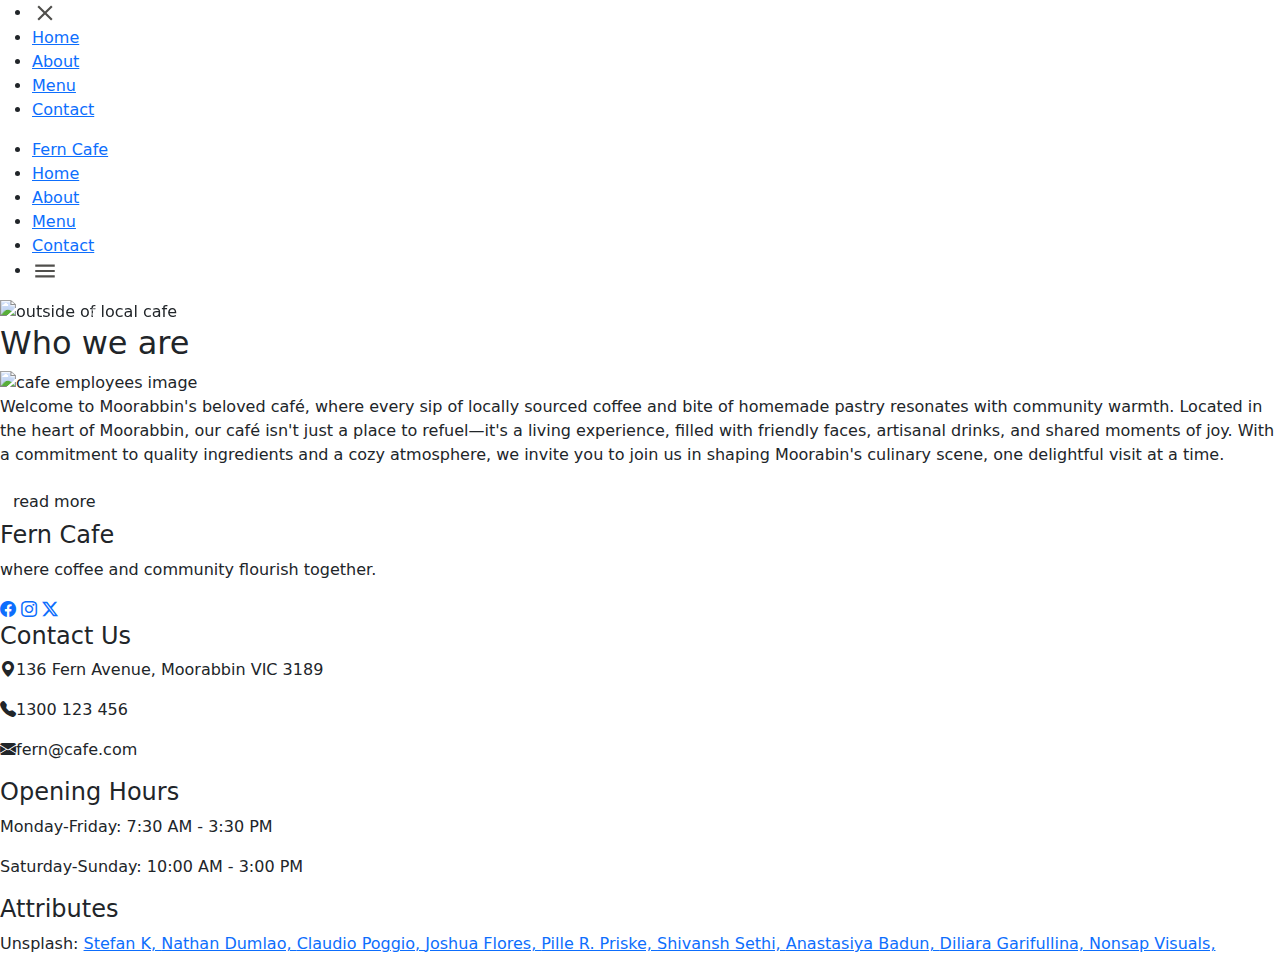
==== index.html @ 209a497f "GSC meta validation" ====
<!DOCTYPE html>
<html lang="en">
<head>
    <meta charset="UTF-8">
    <meta name="viewport" content="width=device-width, initial-scale=1.0">
    
    <!-- GSC Validation -->
    <meta name="google-site-verification" content="1o9pJ2Hj2Ap8SCIld6OM4lj7fsYGcrYVi7YYX8ogO-c" />
    
    <!-- link to font -->
    <link rel="preconnect" href="https://fonts.googleapis.com">
    <link rel="preconnect" href="https://fonts.gstatic.com" crossorigin>
    <link href="https://fonts.googleapis.com/css2?family=Inter:wght@100..900&family=Montserrat:ital,wght@0,100..900;1,100..900&family=Open+Sans:ital,wght@0,300..800;1,300..800&display=swap" rel="stylesheet">

    <!-- link to BOOTSTRAP -->
    <link href="https://cdn.jsdelivr.net/npm/bootstrap@5.3.3/dist/css/bootstrap.min.css" rel="stylesheet" integrity="sha384-QWTKZyjpPEjISv5WaRU9OFeRpok6YctnYmDr5pNlyT2bRjXh0JMhjY6hW+ALEwIH" crossorigin="anonymous">

    <!-- link to BOOTSTRAP ICONS -->
    <link rel="stylesheet" href="https://cdn.jsdelivr.net/npm/bootstrap-icons@1.11.3/font/bootstrap-icons.min.css">

    <!-- link to CSS -->
    <link rel="stylesheet" href="./stylesheet/style.css">

    <title>Home | Fern Cafe</title>
    
</head>
<body>
  <header>
  <!-- Navigation Bar - START-->
  <nav class="content-wrapper">
    <!-- Navigation Bar - Mobile -->
    <ul class="sidebar">
      <li onclick=hideSidebar()><a href="#"><svg xmlns="http://www.w3.org/2000/svg" height="26px" viewBox="0 -960 960 960" width="26px" fill="#504f4c"><path d="m256-200-56-56 224-224-224-224 56-56 224 224 224-224 56 56-224 224 224 224-56 56-224-224-224 224Z"/></svg></a></li>
      <li><a href="./index.html">Home</a></li>
      <li><a href="#">About</a></li>
      <li><a href="./menu.html">Menu</a></li>
      <li><a href="./contact.html">Contact</a></li>
    </ul>
      <!-- Navigation Bar - Desktop -->
    <ul>
      <li><a class="logo" href="./index.html">Fern Cafe</a></li>
      <li class="mobile"><a href="./index.html">Home</a></li>
      <li class="mobile"><a href="#">About</a></li>
      <li class="mobile"><a href="./menu.html">Menu</a></li>
      <li class="mobile"><a href="./contact.html">Contact</a></li>
      <li class="menu-button" onclick="showSidebar()"><a href="#"><svg xmlns="http://www.w3.org/2000/svg" height="26px" viewBox="0 -960 960 960" width="26px" fill="#504f4c"><path d="M120-240v-80h720v80H120Zm0-200v-80h720v80H120Zm0-200v-80h720v80H120Z"/></svg></a></li>
    </ul>
  </nav>
  <!-- Navigation Bar - END -->
  <!-- Bootstrap Carousel - START -->
  <div>
  <div id="hero-carousel" class="carousel slide">
    <div class="carousel-indicators">
      <button type="button" data-bs-target="#hero-carousel" data-bs-slide-to="0" class="active" aria-current="true" aria-label="Slide 1"></button>
      <button type="button" data-bs-target="#hero-carousel" data-bs-slide-to="1" aria-label="Slide 2"></button>
      <button type="button" data-bs-target="#hero-carousel" data-bs-slide-to="2" aria-label="Slide 3"></button>
    </div>
    <!-- 1. -->
    <div class="carousel-inner">
      <div class="carousel-item active c-item">
        <img src="./images/fern-cafe.webp" class="d-block w-100 c-img" alt="outside of local cafe">
        <div class="carousel-caption">
          <h3>Discover Your Local Cafe</h3>
          <p>where coffee and community flourish together.</p>
        </div>
      </div>
      <!-- 2. -->
      <div class="carousel-item c-item">
        <img src="./images/inside-cafe.webp" class="d-block w-100 c-img" alt="inside of local cafe">
        <div class="carousel-caption">
          <h3>Experience the Art of Coffee</h3>
          <p>Our Baristas Are Dedicated to Perfecting Your Coffee Experience.</p>
        </div>
      </div>
      <!-- 3. -->
      <div class="carousel-item c-item">
        <img src="./images/baked-goods.webp" class="d-block w-100 c-img" alt="desserts and cafe menu items">
        <div class="carousel-caption">
          <h3>Dive into a World of Taste</h3>
          <p>Our Café Menu Invites You to Explore a Palette of Flavors.</p>
          <button class="hero-btn" href="./menu.html">menu</button>
        </div>
      </div>
    </div>
    <button class="carousel-control-prev" type="button" data-bs-target="#hero-carousel" data-bs-slide="prev">
      <span class="carousel-control-prev-icon" aria-hidden="true"></span>
      <span class="visually-hidden">Previous</span>
    </button>
    <button class="carousel-control-next" type="button" data-bs-target="#hero-carousel" data-bs-slide="next">
      <span class="carousel-control-next-icon" aria-hidden="true"></span>
      <span class="visually-hidden">Next</span>
    </button>
  </div>
</div>
</header>
<!-- Bootstrap Carousel - END-->
<!-- About - START-->
<div class="content-wrapper content-padding">

  <h2 class="title accent-color">Who we are</h2>
  <div class="about-content">
    <div class="about-image">
      <img src="./images/coffee.webp" alt="cafe employees image">
    </div>
    <div class="content">
        <p>Welcome to <span>Moorabbin's</span> beloved café, where every sip of <span>locally sourced coffee</span> and bite of homemade pastry resonates with community warmth. Located in the heart of Moorabbin, our café isn't just a place to refuel—it's a <span>living experience</span>, filled with friendly faces, artisanal drinks, and shared moments of joy. With a commitment to quality ingredients and a <span>cozy</span> atmosphere, we invite you to join us in shaping Moorabin's culinary scene, one delightful visit at a time.</p>
        <a aria-label="read more" class="btn" href="#">read more</a>
      </div>
  </div>
</div>
<!-- About - END-->
<!-- Footer - START-->
<!-- Logo -->
<section class="footer">
  <div class="content-wrapper">
    <div class="footer-row">
      <div class="footer-box">
        <h4 class="accent-color">Fern Cafe</h4>
        <p>where coffee and community flourish together.</p>
        <div class="social-links">
          <a href="https://www.facebook.com/" aria-label="facebook"><i class="bi bi-facebook"></i></a>
          <a href="https://www.instagram.com/" aria-label="instagram"><i class="bi bi-instagram"></i></a>
          <a href="https://x.com/" aria-label="twitter"><i class="bi bi-twitter-x"></i></a>
        </div>
      </div>        
      <!-- Location Details -->
      <div class="footer-box">
        <h4>Contact Us</h4>
          <div class="social-links">
            <p><i class="bi bi-geo-alt-fill"></i>136 Fern Avenue, Moorabbin VIC 3189</p>
            <p><i class="bi bi-telephone-fill"></i>1300 123 456</p>
            <p><i class="bi bi-envelope-fill"></i>fern@cafe.com</p>
        </div>
      </div>
      <!-- Opening Hours -->
      <div class="footer-box">
        <h4>Opening Hours</h4>
          <div class="social-links">
            <p>Monday-Friday: 7:30 AM - 3:30 PM</p>
            <p>Saturday-Sunday: 10:00 AM - 3:00 PM</p>
        </div>
      </div>
      <!-- Attributes -->
      <div class="footer-box">
        <h4>Attributes</h4>
          <div class="social-links">
              <p>
                Unsplash:
                <a href="https://unsplash.com/photos/cupcakes-on-green-wooden-shelf-PzJslB7ds_Y">Stefan K, </a>
                <a href="https://unsplash.com/photos/three-person-holding-beverage-cups-6VhPY27jdps">Nathan Dumlao, </a>
                <a href="https://unsplash.com/photos/black-and-brown-wooden-chair-near-green-potted-plant-during-daytime-xCK8kr0R0JE">Claudio Poggio, </a>
                <a href="https://unsplash.com/photos/brown-cupcakes-on-white-ceramic-plate-5RQffqRkmWQ">Joshua Flores, </a>
                <a href="https://unsplash.com/photos/clubhouse-sandwich-U0PiIS4Uvkc">Pille R. Priske, </a>
                <a href="https://unsplash.com/photos/chocolate-cake-with-white-icing-on-white-ceramic-plate-dKT6Q7q2UKs">Shivansh Sethi, </a>
                <a href="https://unsplash.com/photos/a-display-case-filled-with-lots-of-different-types-of-pastries--fR9weoYba0">Anastasiya Badun, </a>
                <a href="https://unsplash.com/photos/brown-sliced-cake-on-round-white-ceramic-saucer-D7X-GMeTV7U">Diliara Garifullina, </a>
                <a href="https://unsplash.com/photos/sliced-meat-with-egg-on-white-ceramic-plate-xekuGUdO17E">Nonsap Visuals, </a>
              </p>
          </div>
        </div>
    </div>
</div>
</section>
<!-- Footer - END-->
<!-- NAV BAR JAVASCRIPT - START-->
<script>
  function showSidebar(){
    const sidebar = document.querySelector('.sidebar')
    sidebar.style.display = 'flex'
  }
  function hideSidebar(){
    const sidebar = document.querySelector('.sidebar')
    sidebar.style.display = 'none'
  }
</script>
<!-- NAV BAR JAVASCRIPT - END-->
<!-- BOOTSTRAP JAVASCRIPT LINK - START-->
<script src="https://cdn.jsdelivr.net/npm/bootstrap@5.3.3/dist/js/bootstrap.bundle.min.js" integrity="sha384-YvpcrYf0tY3lHB60NNkmXc5s9fDVZLESaAA55NDzOxhy9GkcIdslK1eN7N6jIeHz" crossorigin="anonymous"></script>
<!-- BOOTSTRAP JAVASCRIPT LINK - END-->
</body>
</html>
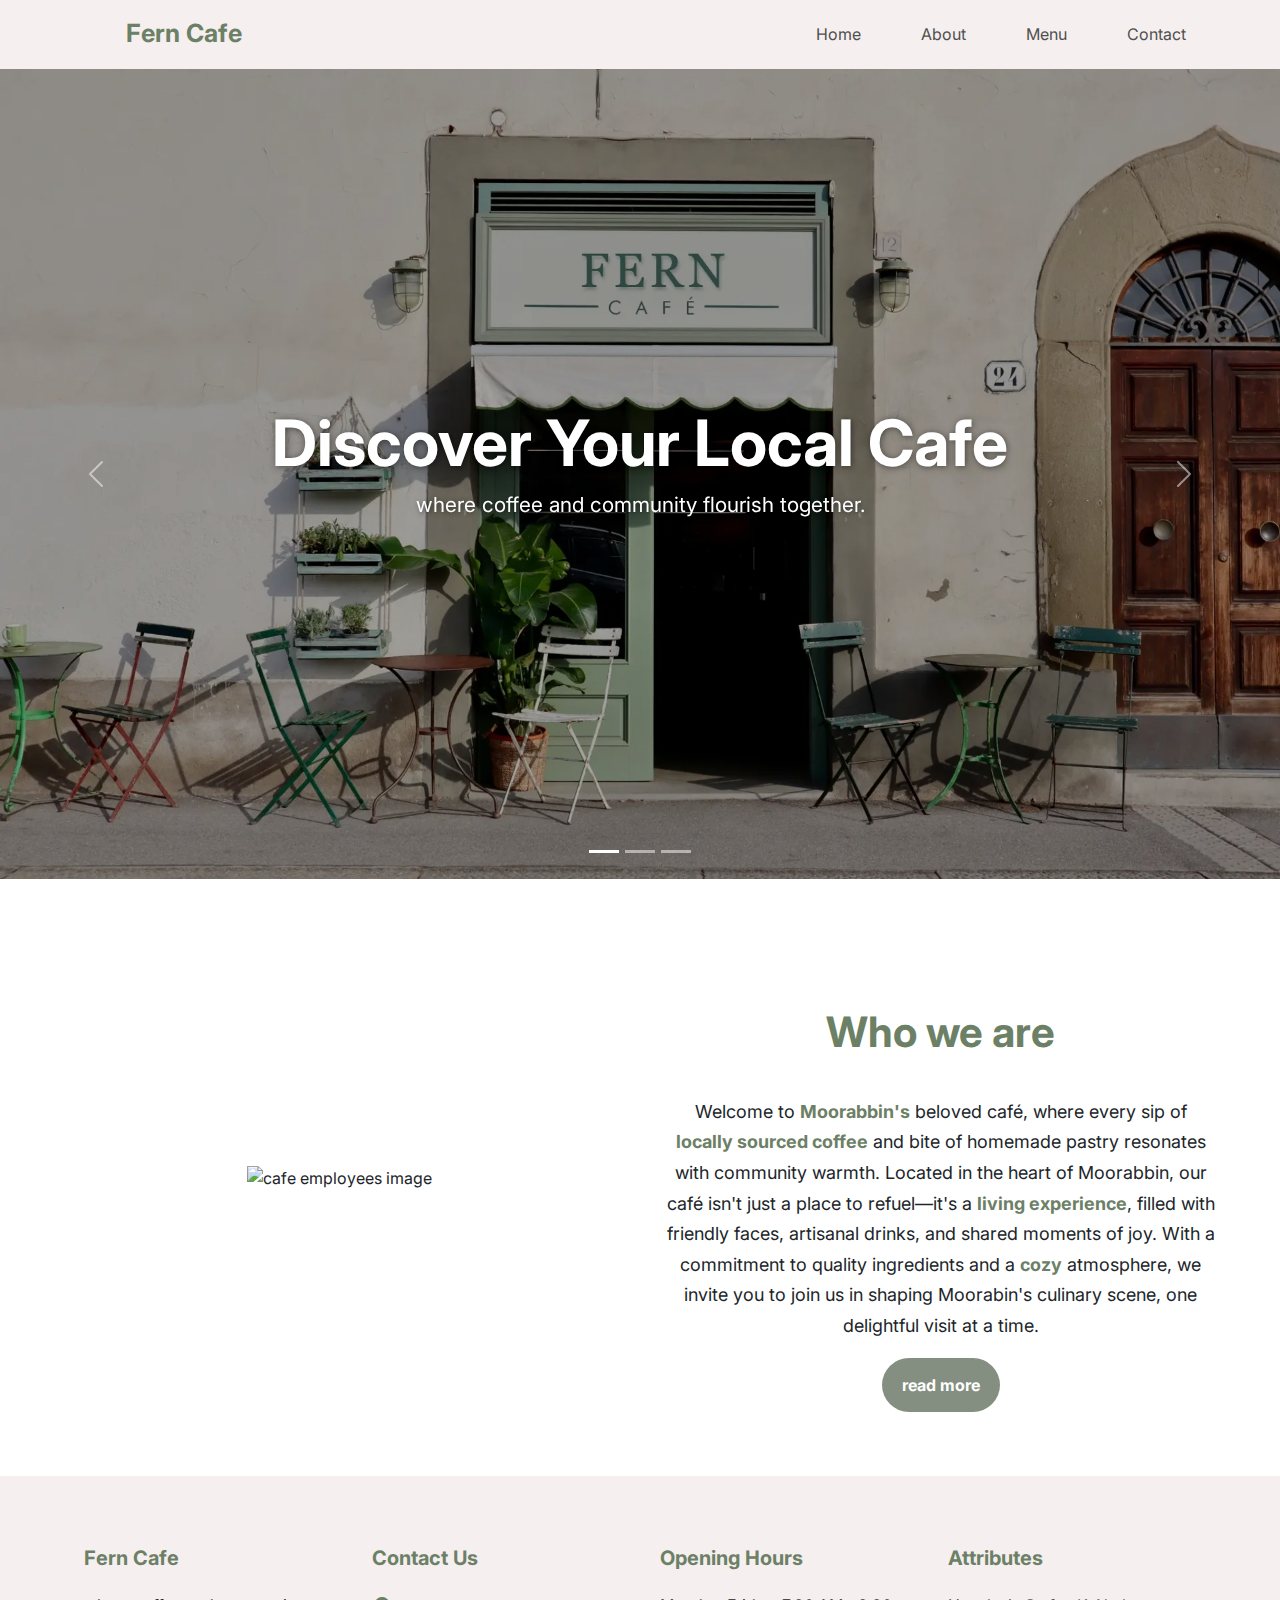
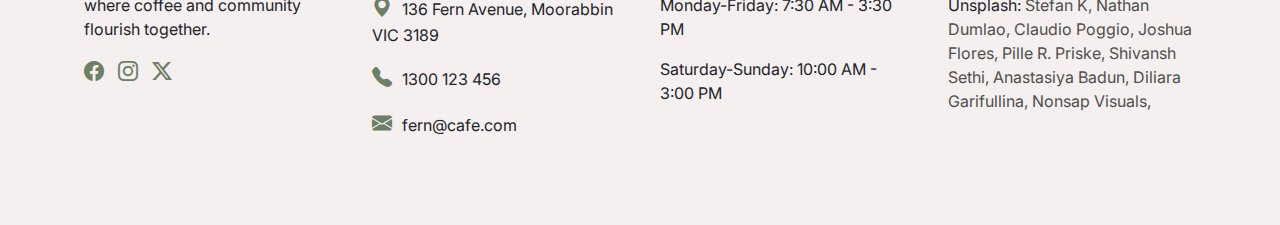
==== commit b7ac26bc: "V2 GSC meta validation" ====
--- a/index.html
+++ b/index.html
@@ -6,7 +6,7 @@
     
     <!-- GSC Validation -->
     <meta name="google-site-verification" content="1o9pJ2Hj2Ap8SCIld6OM4lj7fsYGcrYVi7YYX8ogO-c" />
-    
+
     <!-- link to font -->
     <link rel="preconnect" href="https://fonts.googleapis.com">
     <link rel="preconnect" href="https://fonts.gstatic.com" crossorigin>
@@ -78,7 +78,7 @@
         <div class="carousel-caption">
           <h3>Dive into a World of Taste</h3>
           <p>Our Café Menu Invites You to Explore a Palette of Flavors.</p>
-          <button class="hero-btn" href="./menu.html">menu</button>
+          <a class="hero-btn" href="./menu.html">menu</a>
         </div>
       </div>
     </div>
@@ -96,13 +96,12 @@
 <!-- Bootstrap Carousel - END-->
 <!-- About - START-->
 <div class="content-wrapper content-padding">
-
-  <h2 class="title accent-color">Who we are</h2>
   <div class="about-content">
     <div class="about-image">
       <img src="./images/coffee.webp" alt="cafe employees image">
     </div>
     <div class="content">
+      <h2 class="title accent-color">Who we are</h2>
         <p>Welcome to <span>Moorabbin's</span> beloved café, where every sip of <span>locally sourced coffee</span> and bite of homemade pastry resonates with community warmth. Located in the heart of Moorabbin, our café isn't just a place to refuel—it's a <span>living experience</span>, filled with friendly faces, artisanal drinks, and shared moments of joy. With a commitment to quality ingredients and a <span>cozy</span> atmosphere, we invite you to join us in shaping Moorabin's culinary scene, one delightful visit at a time.</p>
         <a aria-label="read more" class="btn" href="#">read more</a>
       </div>
--- a/stylesheet/style.css
+++ b/stylesheet/style.css
@@ -0,0 +1,396 @@
+* {
+    margin: 0;
+    padding: 0;
+    box-sizing: border-box;
+    font-family: "Inter", Arial, Helvetica, sans-serif;
+}
+body {
+    min-height: 100vh;
+}
+/* styling - START */
+/* width */
+.content-wrapper {
+    width:90%;
+    margin:0 auto;
+}
+.accent-color {
+    color: #6c8066;
+}
+span {
+    color: #6c8066;
+    font-weight: bold;
+}
+hr {
+    color: #6c8066;
+}
+header {
+    background-color: #F5EFF0;
+}
+/* button - START */
+.btn {
+    color: white;
+    background-color: #848F81;
+    border: 2.5px solid #848F81;
+    border: none;
+    font-weight: bold;
+    padding: 15px 20px;
+    border-radius: 40px;
+} .btn:hover {
+    background-color: #6c8066;
+    color: white;
+    cursor: pointer;
+    border: none;
+    transition: .4s;
+    transform: scale(1.01); 
+}
+/* button - END */
+/* styling - END */
+/* Navbar - START */
+nav {
+    display: flex;
+    align-items: center;
+    justify-content: space-between;
+    padding-top: 15px;
+    background-color: #F5EFF0;
+}
+.logo {
+    color: #6c8066;
+    font-size: 25px;
+    text-decoration: none;
+    font-weight: bold;
+    &:hover {
+    cursor: pointer;
+    transition: .4s;
+    }
+}
+nav ul{
+    width: 100%;
+    list-style: none;
+    display: flex;
+    justify-content: flex-end;
+    align-items: center;
+}
+
+/* moves Logo to the left */
+nav li:first-child {
+    margin-right: auto
+}
+nav a {
+    height: 100%;
+    padding: 0 30px;
+    text-decoration: none;
+    display: flex;
+    align-items: center;
+    color: #504f4c;
+&:hover {
+    cursor: pointer;
+    color: #848F81;
+    transition: .4s;
+    transform: scale(1.03);
+}
+}
+.sidebar {
+    position: fixed;
+    top: 0;
+    right: 0;
+    height: 100vh;
+    width: 250px;
+    z-index: 999;
+    background-color: rgba(255, 255, 255, 0.7);
+    backdrop-filter: blur(10px);
+    box-shadow: -10px 0 10px rgba(0, 0, 0, 0.1);
+    display: none;
+    flex-direction: column;
+    align-items: flex-start;
+    justify-content: flex-start;
+}
+/* side bar */
+.sidebar li {
+    width: 100%;
+    padding-top: 15px;
+}
+.sidebar a {
+    width: 100%;
+}
+.menu-button {
+    display: none;
+}
+/* Toggle Nav Bar */
+@media(max-width: 772px) {
+    .mobile {
+        display: none;
+    }
+    .menu-button {
+        display: block;
+    }
+}
+@media(max-width: 400px) {
+    .sidebar {
+        width: 100%;
+    }
+}
+/*  Navbar - END */
+
+/* BOOTSTRAP CAROUSEL - start */
+.c-item{
+    height: 90vh;
+}
+.c-img{
+    height: 100%;
+    object-fit: cover;
+    filter: brightness(0.65);
+}
+.carousel-caption {
+    padding-bottom: 34vh;
+    text-shadow: 1px 1px 5px rgba(0, 0, 0, 0.5);
+ }
+ .carousel-caption h3 {
+    font-weight: bold;
+    font-size: 4rem;
+    text-shadow: 1px 1px 7px rgba(0, 0, 0, 0.5);
+}
+ .carousel-caption p {
+    font-size: 1.3rem;
+    text-transform: lowercase;
+    padding-bottom: 1rem;
+}
+/* BOOTSTRAP HERO BUTTON */
+.hero-btn {
+    padding: 15px 32px; 
+    font-size: 16px;
+    font-weight: bold;
+    background-color: transparent;
+    border: 2.5px solid white;
+    border-radius: 50px;
+}
+.hero-btn:hover {
+    cursor: pointer;
+    border: 2.5px solid white;
+    transition: .4s;
+    background-color:#ffffff38;
+    
+}
+.hero-btn  {
+    text-decoration: none;
+    color: rgb(255, 255, 255);
+}
+/* BOOTSTRAP CAROUSEL - END */
+/* About - START */
+.content-padding {
+    padding-bottom: 4rem;
+}
+.title {
+    text-align: center;
+    font-size: 42px;
+    font-weight: bold;
+    padding-top: 4rem;
+    padding-bottom: 2rem;
+}
+.about-content {
+    display: flex;
+    flex-wrap: wrap;
+    align-items: center;
+    padding-top: 4rem;
+    text-align: center;
+}
+.about-image {
+    flex: 1;
+    margin-right: 30px;
+    overflow: hidden;
+    border-radius: 40px;
+}
+.about-image img {
+    width: 100%;
+}
+.content {
+    flex: 1;
+    padding-left: 20px;
+}
+.content p {
+    font-size: 18px;
+    line-height: 1.7;
+}
+/* About - END */
+/* Footer - START */
+.footer {
+    background-color: #F5EFF0;
+    padding: 70px 0;
+}
+.footer-row {
+    display: flex;
+    justify-content: space-between;
+}
+.footer-box {
+    width: 33%;
+    padding: 0 20px;
+}
+.footer-box h4{
+    font-size: 20px;
+    color: #6c8066;
+    text-transform: capitalize;
+    font-weight: bold;
+    padding-bottom: 15px;
+}
+.footer-box a {
+        height: 100%;
+        padding: 0px;
+        text-decoration: none;
+        color: #504f4c;
+    
+    &:hover {
+        cursor: pointer;
+        color: #848F81;
+        transition: .2s; 
+        transform: scale(1.03);
+        }
+}
+.social-links i {
+    font-size: 20px;
+    color: #6c8066;
+    padding-right: 10px;
+    &:hover {
+        cursor: pointer;
+        color: #848F81;
+        transition: .2s; 
+        transform: scale(1.03);
+        }
+}
+@media(max-width: 600px) {
+    .footer-row {
+        flex-direction: column;
+    }
+    .footer-box {
+        padding-bottom: 15px;
+    } 
+}
+/* Footer - END */
+/* Menu - START */
+#hero {
+    padding: 0;
+    margin: 0;
+    box-sizing: border-box;
+    width: 100%;
+    height: 90vh;
+    background:linear-gradient(rgba(0, 0, 0, 0.5), rgba(0, 0, 0, 0.5)), url('../images/hero-image.webp') no-repeat center / cover;
+    color: white;
+}
+.hero-info {
+    flex-direction: column;
+    justify-content: center;
+    text-align: center;
+    text-shadow: 1px 1px 7px rgba(0, 0, 0, 0.5);
+}
+.hero-info h1{
+    font-weight: bold;
+    font-size: 4rem;
+    padding-top: 20%;
+}
+.hero-info p {
+    padding: 15px 0;
+    font-size: 1.3rem;
+}  
+/* Drinks */
+.container h2{
+    padding: 4rem 0 1rem 0;
+    font-size: 45px;
+    font-weight: bold;
+    text-align: center;
+}
+.card img{
+    border-radius: 0;
+}
+.card {
+    background-color: #F5EFF0;
+    border: none;
+    border-radius: 0;
+}
+/* Menu - END */
+
+/* Contact Form - START*/
+.contact {
+    padding-top: 4rem;
+    display: flex;
+    align-items: center;
+    flex-direction: column;
+}
+.contact h2{
+    font-weight: bold;
+    font-size: 42px;
+    padding-bottom: 1rem;
+}
+.contact-form h3 {
+    color: #504f4c;
+    padding-bottom: 1rem;
+}
+.name, .email, .message {
+    display: flex; 
+    font-size: 18px;
+}
+.contact input, textarea {
+    width: 40rem; 
+    margin-bottom: 22px;
+    padding: 15px;
+    border: 1.5px solid #708272;
+    border-radius: 12px;
+} 
+textarea {
+    padding-bottom: 50px;
+} 
+
+@media(max-width: 800px) {
+    .contact input, textarea {
+        width: 25rem; 
+    }
+    /* about content */
+    .about-content {
+        flex-direction: column;
+        text-align: center;
+    }
+}
+@media(max-width: 600px) {
+    .contact input, textarea {
+        width: 25rem; 
+    }
+}
+@media(max-width: 540px) {
+    .contact input, textarea {
+        width: 15rem; 
+    }
+    .contact {
+        text-align: center;
+    }
+    .carousel-caption h3 {
+        font-size: 3.3rem;
+    }
+    .carousel-caption p {
+        font-size: 1.2rem;
+    }
+}
+.btn2 {
+    color: white;
+    background-color: #848F81;
+    border: 2.5px solid #848F81;
+    border: none;
+    font-weight: bold;
+    padding: 15px 30px;
+    border-radius: 40px;
+ &:hover {
+    background-color: #6c8066;
+    color: white;
+    cursor: pointer;
+    border: none;
+    transition: .4s;
+    transform: scale(1.01);
+}}
+/* map styling */
+.map-container {
+    width: 100%;
+    display: flex;
+    justify-content: center;
+    padding-top: 4rem;
+}
+iframe{
+    width: 80%;
+    height: 40rem;
+}
+/* Contact Form - END*/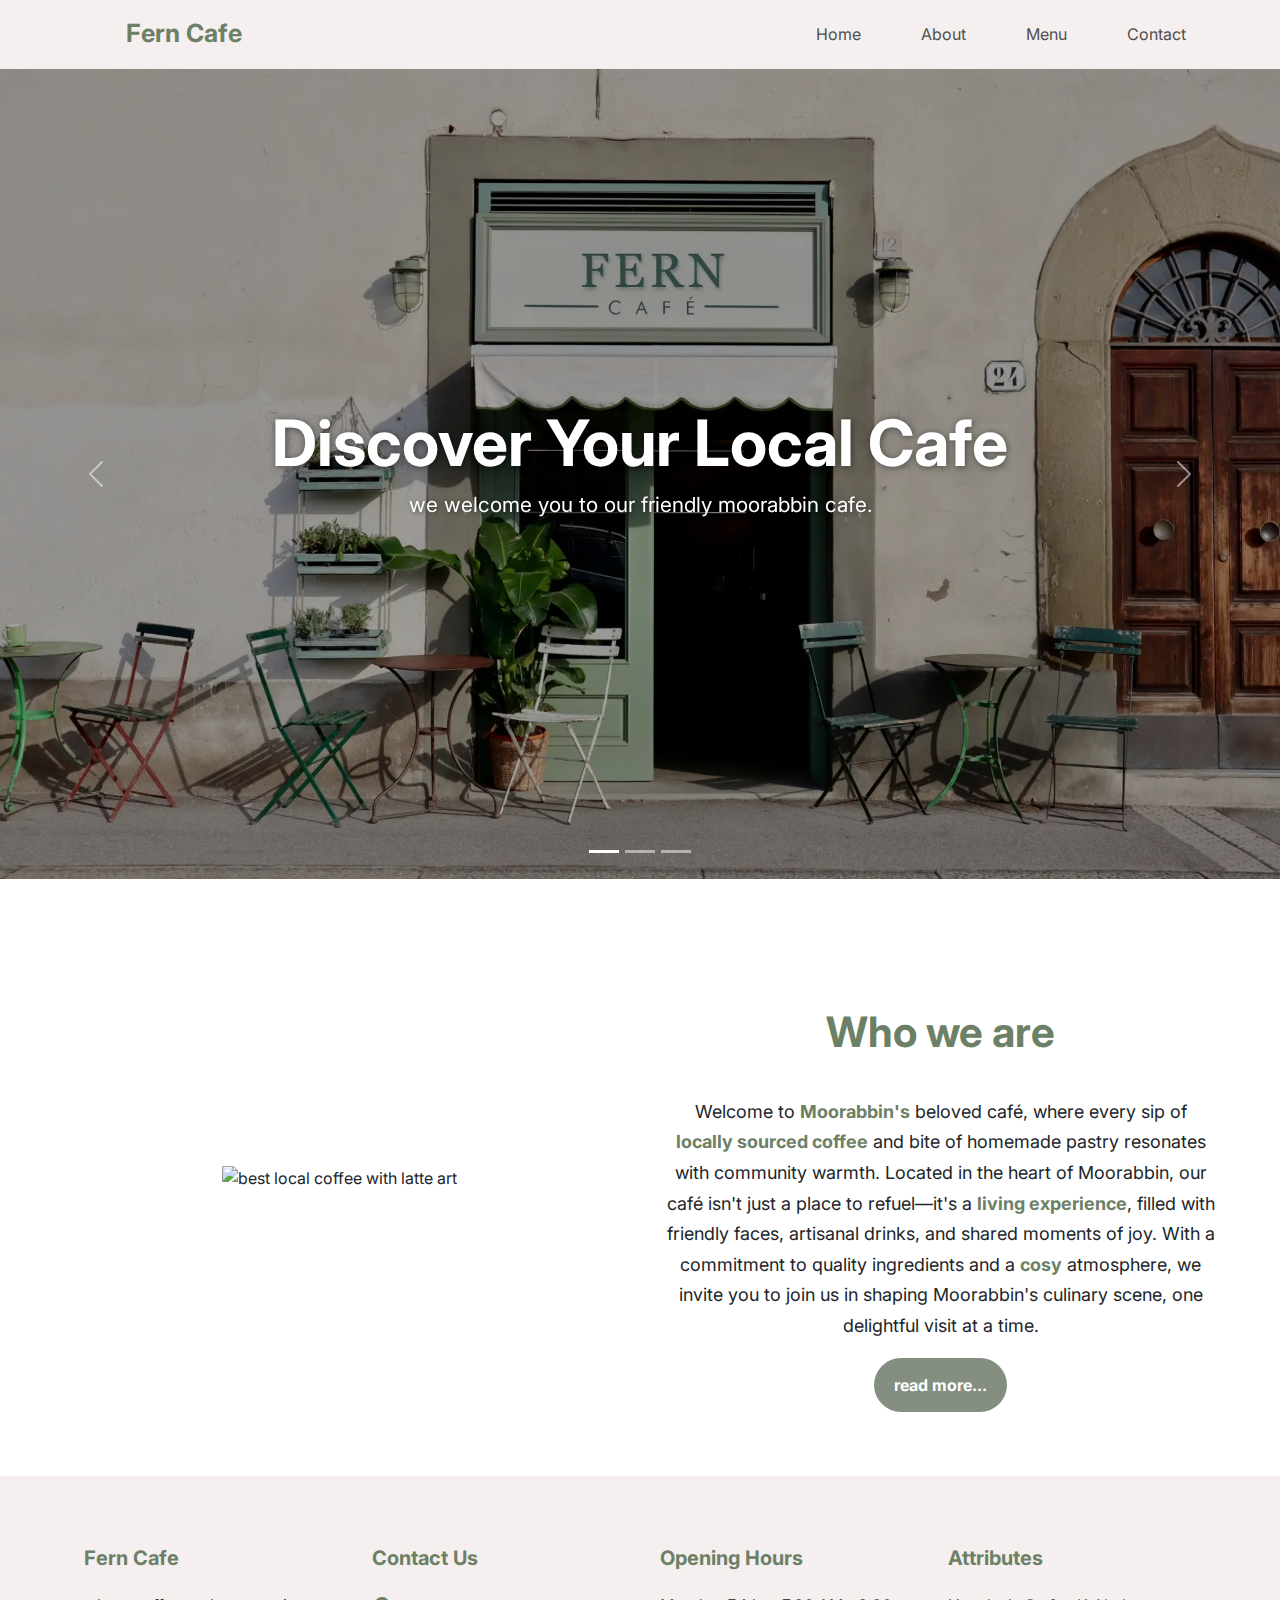
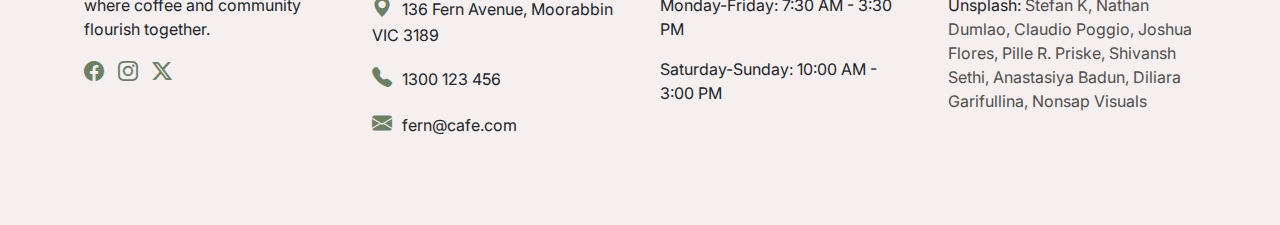
==== commit ab77b942: "button changes" ====
--- a/index.html
+++ b/index.html
@@ -6,6 +6,9 @@
     
     <!-- GSC Validation -->
     <meta name="google-site-verification" content="1o9pJ2Hj2Ap8SCIld6OM4lj7fsYGcrYVi7YYX8ogO-c" />
+
+    <!-- SEO description -->
+    <meta name="description" content="The best local cafe in Moorabbin, our baristas create delicious local coffee with amazing latte art. our menu includes pastries, breakfast, lunch, and other desserts. We use locally sourced fresh ingredients so you will have the best experience. Come enjoy our friendly cosy Moorabbin Cafe.">
 
     <!-- link to font -->
     <link rel="preconnect" href="https://fonts.googleapis.com">
@@ -21,8 +24,17 @@
     <!-- link to CSS -->
     <link rel="stylesheet" href="./stylesheet/style.css">
 
-    <title>Home | Fern Cafe</title>
-    
+    <!-- Google tag (gtag.js) -->
+    <script async src="https://www.googletagmanager.com/gtag/js?id=G-RM6ZK8KRZW"></script>
+    <script>
+      window.dataLayer = window.dataLayer || [];
+      function gtag(){dataLayer.push(arguments);}
+      gtag('js', new Date());
+
+      gtag('config', 'G-RM6ZK8KRZW');
+    </script>
+
+    <title>Home | Fern Cafe Moorabbin</title>
 </head>
 <body>
   <header>
@@ -61,23 +73,23 @@
         <img src="./images/fern-cafe.webp" class="d-block w-100 c-img" alt="outside of local cafe">
         <div class="carousel-caption">
           <h3>Discover Your Local Cafe</h3>
-          <p>where coffee and community flourish together.</p>
+          <p>We welcome you to our friendly Moorabbin cafe.</p>
         </div>
       </div>
       <!-- 2. -->
       <div class="carousel-item c-item">
         <img src="./images/inside-cafe.webp" class="d-block w-100 c-img" alt="inside of local cafe">
         <div class="carousel-caption">
-          <h3>Experience the Art of Coffee</h3>
-          <p>Our Baristas Are Dedicated to Perfecting Your Coffee Experience.</p>
+          <h3>Experience our Latte Art</h3>
+          <p>our baristas produce the best coffee in Moorabbin.</p>
         </div>
       </div>
       <!-- 3. -->
       <div class="carousel-item c-item">
         <img src="./images/baked-goods.webp" class="d-block w-100 c-img" alt="desserts and cafe menu items">
         <div class="carousel-caption">
-          <h3>Dive into a World of Taste</h3>
-          <p>Our Café Menu Invites You to Explore a Palette of Flavors.</p>
+          <h3>Try our unique menu</h3>
+          <p>Explore a variety of Flavors including beverages, breakfast, lunch and desserts.</p>
           <a class="hero-btn" href="./menu.html">menu</a>
         </div>
       </div>
@@ -98,12 +110,12 @@
 <div class="content-wrapper content-padding">
   <div class="about-content">
     <div class="about-image">
-      <img src="./images/coffee.webp" alt="cafe employees image">
+      <img src="./images/coffee.webp" alt="best local coffee with latte art">
     </div>
     <div class="content">
       <h2 class="title accent-color">Who we are</h2>
-        <p>Welcome to <span>Moorabbin's</span> beloved café, where every sip of <span>locally sourced coffee</span> and bite of homemade pastry resonates with community warmth. Located in the heart of Moorabbin, our café isn't just a place to refuel—it's a <span>living experience</span>, filled with friendly faces, artisanal drinks, and shared moments of joy. With a commitment to quality ingredients and a <span>cozy</span> atmosphere, we invite you to join us in shaping Moorabin's culinary scene, one delightful visit at a time.</p>
-        <a aria-label="read more" class="btn" href="#">read more</a>
+        <p>Welcome to <span>Moorabbin's</span> beloved café, where every sip of <span>locally sourced coffee</span> and bite of homemade pastry resonates with community warmth. Located in the heart of Moorabbin, our café isn't just a place to refuel—it's a <span>living experience</span>, filled with friendly faces, artisanal drinks, and shared moments of joy. With a commitment to quality ingredients and a <span>cosy</span> atmosphere, we invite you to join us in shaping Moorabbin's culinary scene, one delightful visit at a time.</p>
+        <a aria-label="read more" class="btn" href="#">read more...</a>
       </div>
   </div>
 </div>
@@ -153,7 +165,7 @@
                 <a href="https://unsplash.com/photos/chocolate-cake-with-white-icing-on-white-ceramic-plate-dKT6Q7q2UKs">Shivansh Sethi, </a>
                 <a href="https://unsplash.com/photos/a-display-case-filled-with-lots-of-different-types-of-pastries--fR9weoYba0">Anastasiya Badun, </a>
                 <a href="https://unsplash.com/photos/brown-sliced-cake-on-round-white-ceramic-saucer-D7X-GMeTV7U">Diliara Garifullina, </a>
-                <a href="https://unsplash.com/photos/sliced-meat-with-egg-on-white-ceramic-plate-xekuGUdO17E">Nonsap Visuals, </a>
+                <a href="https://unsplash.com/photos/sliced-meat-with-egg-on-white-ceramic-plate-xekuGUdO17E">Nonsap Visuals</a>
               </p>
           </div>
         </div>
